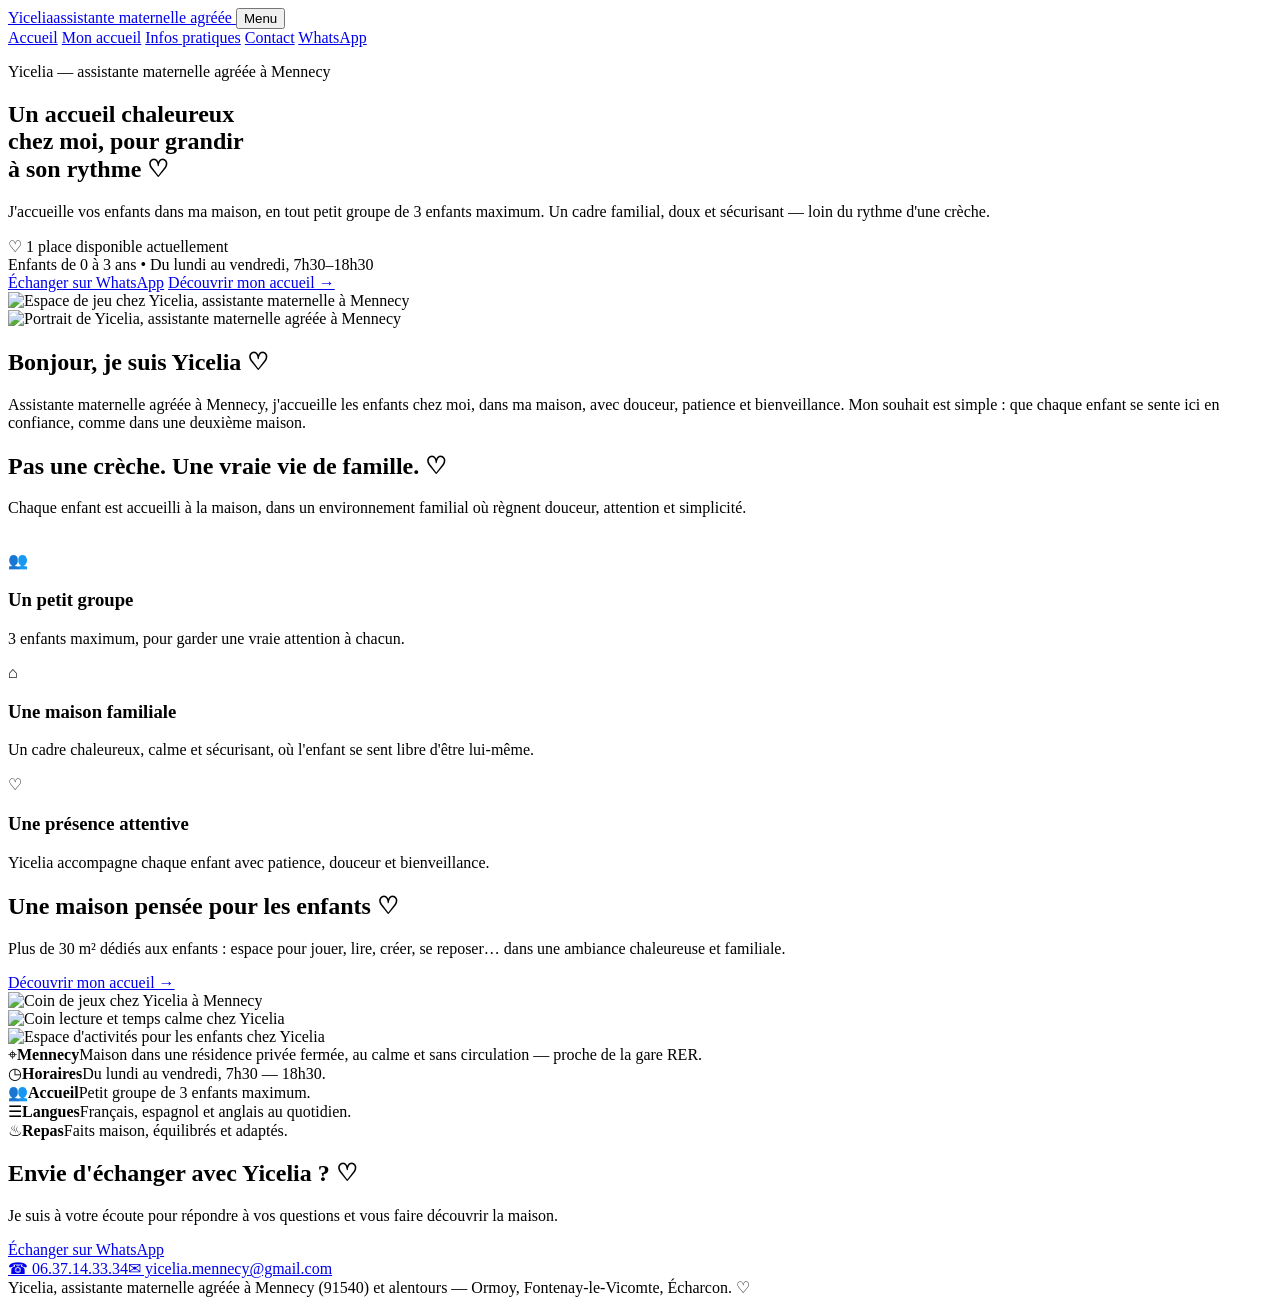
==== index.html @ b715aa1e "Add files via upload" ====
<!doctype html>
<html lang="fr">
<head>
  <meta charset="utf-8">
  <meta name="viewport" content="width=device-width, initial-scale=1">
  <title>Assistante maternelle agréée à Mennecy (91) — Yicelia</title>
  <meta name="description" content="Yicelia, assistante maternelle agréée à Mennecy, accueille vos enfants chez elle en petit groupe de 3 maximum. Cadre familial et chaleureux. 1 place disponible.">
  <link rel="preconnect" href="https://fonts.googleapis.com">
  <link rel="preconnect" href="https://fonts.gstatic.com" crossorigin>
  <link href="https://fonts.googleapis.com/css2?family=Nunito:wght@400;600;700;800;900&family=Playfair+Display:wght@500;600;700&display=swap" rel="stylesheet">
  <link rel="stylesheet" href="assets/css/style.css">
  <script type="application/ld+json">
  {"@context":"https://schema.org","@type":"ChildCare","name":"Yicelia - Assistante maternelle agréée","description":"Assistante maternelle agréée à Mennecy, accueil familial en petit groupe de 3 enfants maximum.","telephone":"+33637144334","email":"yicelia.mennecy@gmail.com","address":{"@type":"PostalAddress","addressLocality":"Mennecy","postalCode":"91540","addressCountry":"FR"},"areaServed":"Mennecy","openingHours":"Mo-Fr 07:30-18:30","priceRange":"€€"}
  </script>
</head>
<body>
  <header class="site-header">
    <div class="container header-inner">
      <a class="brand" href="index.html" aria-label="Accueil Yicelia">
        <span class="logo-mark" aria-hidden="true"></span>
        <span><span class="brand-name">Yicelia</span><span class="brand-sub">assistante maternelle agréée</span></span>
      </a>
      <button class="nav-toggle" aria-expanded="false" aria-label="Ouvrir le menu">Menu</button>
      <nav class="site-nav" aria-label="Navigation principale">
        <a class="active" href="index.html">Accueil</a>
        <a href="mon-accueil.html">Mon accueil</a>
        <a href="infos-pratiques.html">Infos pratiques</a>
        <a href="contact.html">Contact</a>
        <a class="btn btn-primary" href="https://wa.me/33637144334">WhatsApp</a>
      </nav>
    </div>
  </header>

  <main>
    <section class="hero">
      <div class="container hero-grid">
        <div class="hero-content">
          <p class="kicker">Yicelia — assistante maternelle agréée à Mennecy</p>
          <h1>Un accueil chaleureux<br>chez moi, pour grandir<br><span class="hero-title-heart">à son rythme <span class="heart">♡</span></span></h1>
          <p class="hero-text">J'accueille vos enfants dans ma maison, en tout petit groupe de 3 enfants maximum. Un cadre familial, doux et sécurisant — loin du rythme d'une crèche.</p>
          <span class="badge">♡ 1 place disponible actuellement</span>
          <div class="hero-meta">
            <span>Enfants de 0 à 3 ans</span>
            <span>•</span>
            <span>Du lundi au vendredi, 7h30–18h30</span>
          </div>
          <div class="hero-actions">
            <a class="btn btn-primary" href="https://wa.me/33637144334">Échanger sur WhatsApp</a>
            <a class="btn btn-outline" href="mon-accueil.html">Découvrir mon accueil →</a>
          </div>
        </div>
        <div class="hero-image">
          <img src="assets/images/hero-accueil.webp" alt="Espace de jeu chez Yicelia, assistante maternelle à Mennecy">
        </div>
      </div>
    </section>

    <section class="section">
      <div class="container about-card">
        <div class="portrait"><img src="assets/images/yicelia-portrait.webp" alt="Portrait de Yicelia, assistante maternelle agréée à Mennecy"></div>
        <div>
          <h2>Bonjour, je suis Yicelia <span class="heart">♡</span></h2>
          <p>Assistante maternelle agréée à Mennecy, j'accueille les enfants chez moi, dans ma maison, avec douceur, patience et bienveillance. Mon souhait est simple : que chaque enfant se sente ici en confiance, comme dans une deuxième maison.</p>
        </div>
      </div>
    </section>

    <section class="section section-soft">
      <div class="container center">
        <h2>Pas une crèche. Une vraie vie de famille. <span class="heart">♡</span></h2>
        <p class="section-intro">Chaque enfant est accueilli à la maison, dans un environnement familial où règnent douceur, attention et simplicité.</p>
        <div class="cards-3" style="margin-top:34px">
          <article class="card"><div class="icon">👥</div><h3>Un petit groupe</h3><p>3 enfants maximum, pour garder une vraie attention à chacun.</p></article>
          <article class="card"><div class="icon">⌂</div><h3>Une maison familiale</h3><p>Un cadre chaleureux, calme et sécurisant, où l'enfant se sent libre d'être lui-même.</p></article>
          <article class="card"><div class="icon">♡</div><h3>Une présence attentive</h3><p>Yicelia accompagne chaque enfant avec patience, douceur et bienveillance.</p></article>
        </div>
      </div>
    </section>

    <section class="section">
      <div class="container house-grid">
        <div class="text-box">
          <h2>Une maison pensée pour les enfants <span class="heart">♡</span></h2>
          <p>Plus de 30 m² dédiés aux enfants : espace pour jouer, lire, créer, se reposer… dans une ambiance chaleureuse et familiale.</p>
          <a class="btn btn-outline" href="mon-accueil.html">Découvrir mon accueil →</a>
        </div>
        <div class="gallery-3">
          <div class="photo"><img src="assets/images/espace-jeux-1.webp" alt="Coin de jeux chez Yicelia à Mennecy"></div>
          <div class="photo"><img src="assets/images/espace-jeux-2.webp" alt="Coin lecture et temps calme chez Yicelia"></div>
          <div class="photo"><img src="assets/images/espace-jeux-3.webp" alt="Espace d'activités pour les enfants chez Yicelia"></div>
        </div>
      </div>
    </section>

    <section class="section" style="padding-top:0">
      <div class="container quick-strip">
        <div class="quick-item"><span class="quick-icon">⌖</span><span><strong>Mennecy</strong><span>Maison dans une résidence privée fermée, au calme et sans circulation — proche de la gare RER.</span></span></div>
        <div class="quick-item"><span class="quick-icon">◷</span><span><strong>Horaires</strong><span>Du lundi au vendredi, 7h30 — 18h30.</span></span></div>
        <div class="quick-item"><span class="quick-icon">👥</span><span><strong>Accueil</strong><span>Petit groupe de 3 enfants maximum.</span></span></div>
        <div class="quick-item"><span class="quick-icon">☰</span><span><strong>Langues</strong><span>Français, espagnol et anglais au quotidien.</span></span></div>
        <div class="quick-item"><span class="quick-icon">♨</span><span><strong>Repas</strong><span>Faits maison, équilibrés et adaptés.</span></span></div>
      </div>
    </section>

    <section id="contact" class="section" style="padding-top:0">
      <div class="container cta-panel">
        <div><h2>Envie d'échanger avec Yicelia ? <span class="heart">♡</span></h2><p>Je suis à votre écoute pour répondre à vos questions et vous faire découvrir la maison.</p></div>
        <div><a class="btn btn-primary" href="https://wa.me/33637144334">Échanger sur WhatsApp</a></div>
        <div class="contact-list"><a href="tel:+33637144334">☎ 06.37.14.33.34</a><a href="mailto:yicelia.mennecy@gmail.com">✉ yicelia.mennecy@gmail.com</a></div>
      </div>
    </section>
  </main>

  <footer class="site-footer"><div class="container">Yicelia, assistante maternelle agréée à Mennecy (91540) et alentours — Ormoy, Fontenay-le-Vicomte, Écharcon. <span class="heart">♡</span></div></footer>
  <script src="assets/js/main.js"></script>
</body>
</html>
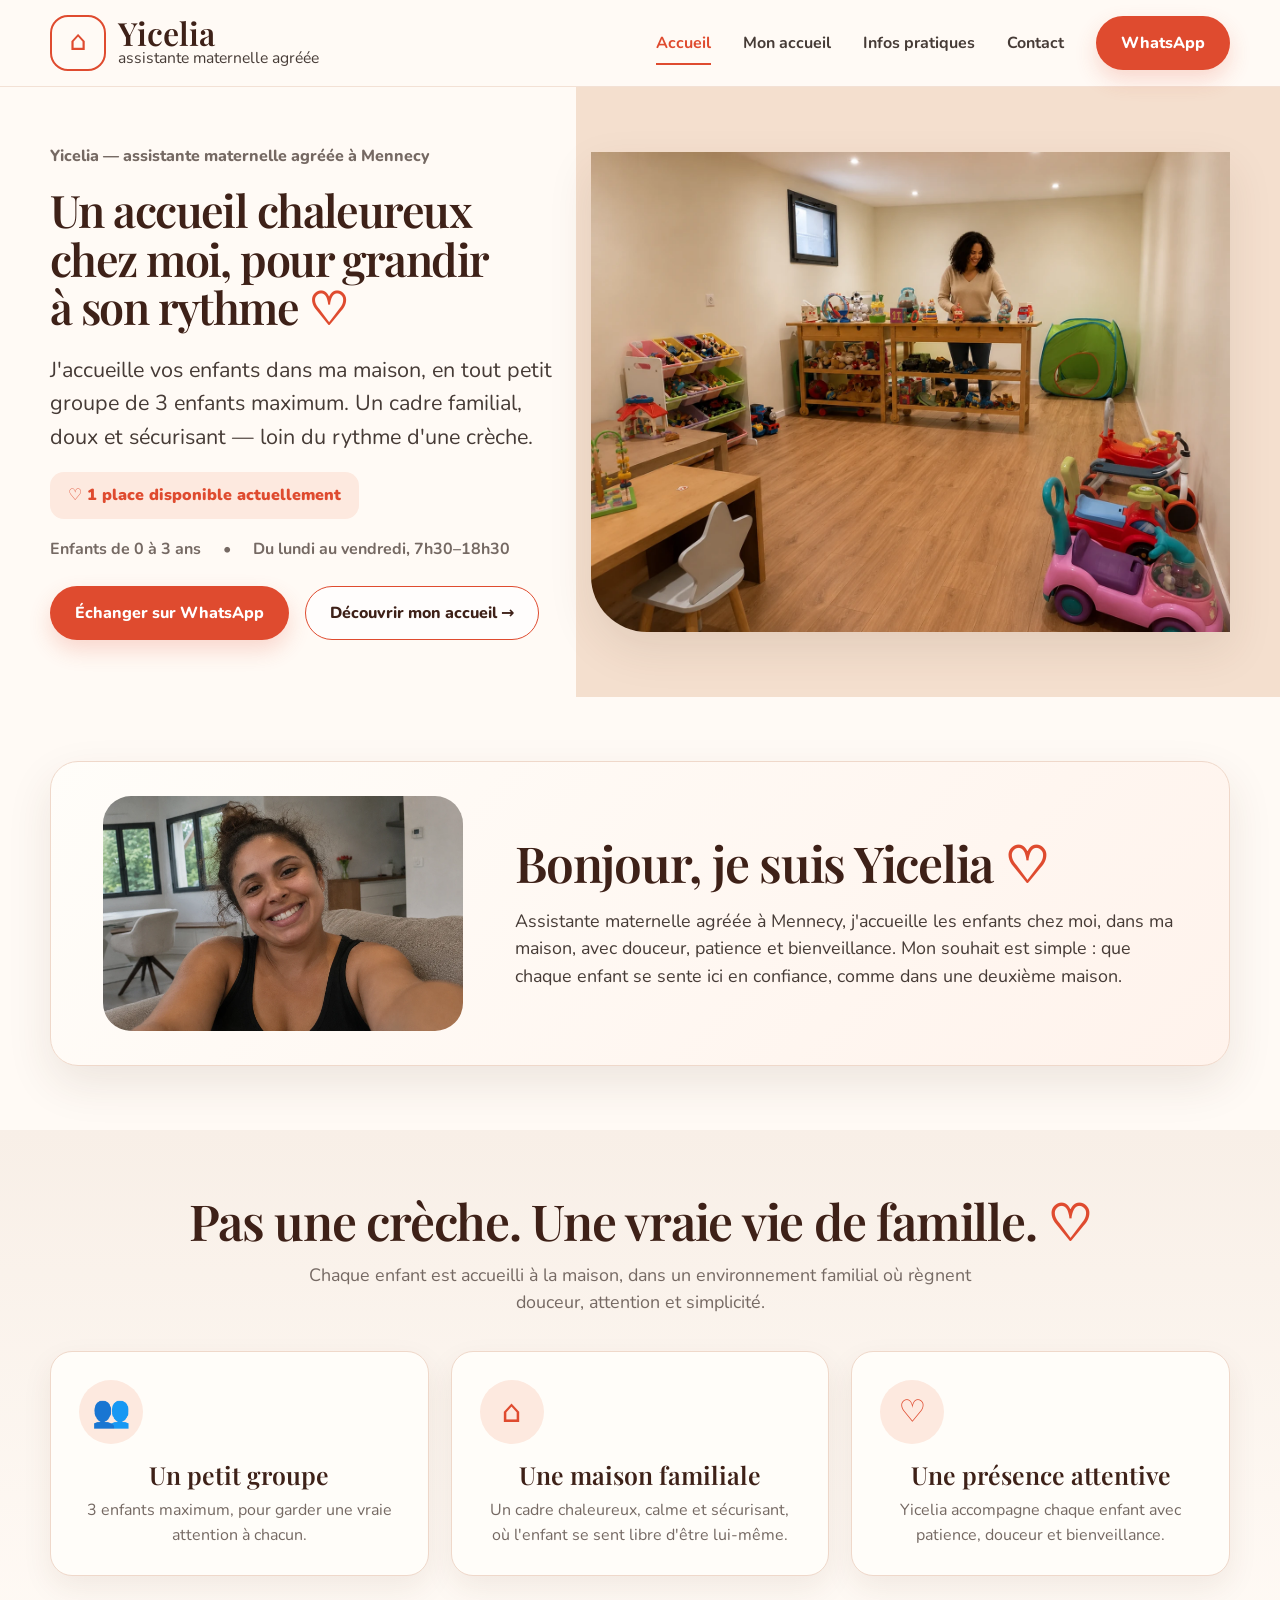
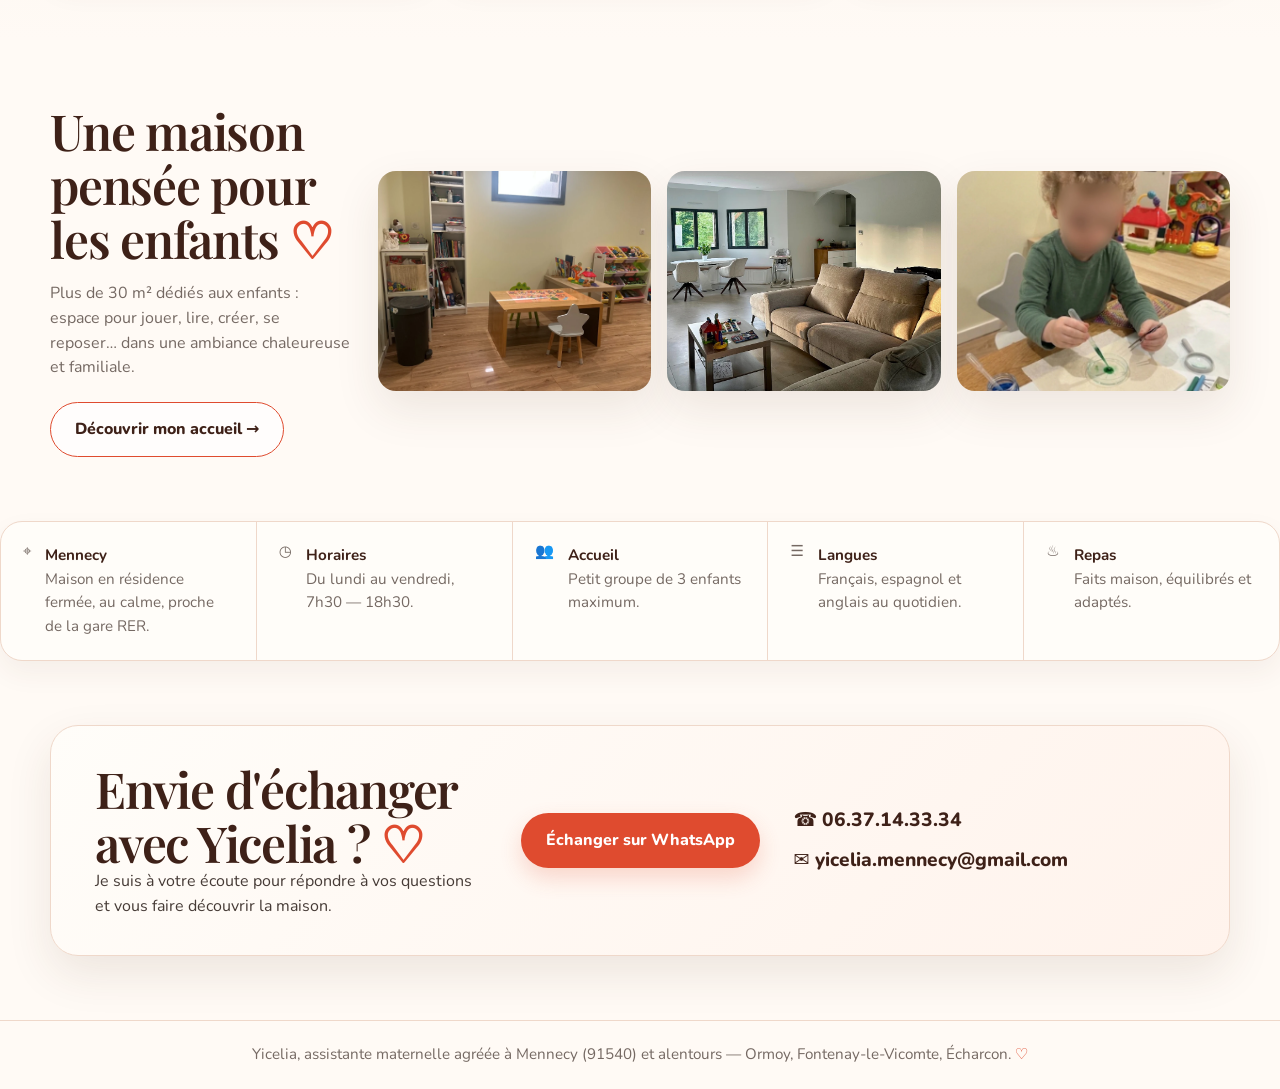
==== commit 6c03bc3c: "Add files via upload" ====
--- a/index.html
+++ b/index.html
@@ -8,10 +8,54 @@
   <link rel="preconnect" href="https://fonts.googleapis.com">
   <link rel="preconnect" href="https://fonts.gstatic.com" crossorigin>
   <link href="https://fonts.googleapis.com/css2?family=Nunito:wght@400;600;700;800;900&family=Playfair+Display:wght@500;600;700&display=swap" rel="stylesheet">
+    <link rel="canonical" href="https://yicelia-assistante-maternelle.fr/">
+  <link rel="icon" href="assets/images/favicon.svg" type="image/svg+xml">
+  <meta property="og:type" content="website">
+  <meta property="og:title" content="Assistante maternelle agréée à Mennecy (91) — Yicelia">
+  <meta property="og:description" content="Yicelia, assistante maternelle agréée à Mennecy, accueille vos enfants chez elle en petit groupe de 3 maximum. Cadre familial et chaleureux. 1 place disponible.">
+  <meta property="og:image" content="https://yicelia-assistante-maternelle.fr/assets/images/hero-accueil.webp">
+  <meta property="og:url" content="https://yicelia-assistante-maternelle.fr/">
+  <meta name="twitter:card" content="summary_large_image">
   <link rel="stylesheet" href="assets/css/style.css">
   <script type="application/ld+json">
-  {"@context":"https://schema.org","@type":"ChildCare","name":"Yicelia - Assistante maternelle agréée","description":"Assistante maternelle agréée à Mennecy, accueil familial en petit groupe de 3 enfants maximum.","telephone":"+33637144334","email":"yicelia.mennecy@gmail.com","address":{"@type":"PostalAddress","addressLocality":"Mennecy","postalCode":"91540","addressCountry":"FR"},"areaServed":"Mennecy","openingHours":"Mo-Fr 07:30-18:30","priceRange":"€€"}
-  </script>
+{
+  "@context": "https://schema.org",
+  "@type": "ChildCare",
+  "name": "Yicelia - Assistante maternelle agréée",
+  "url": "https://yicelia-assistante-maternelle.fr/",
+  "description": "Assistante maternelle agréée à Mennecy, accueil familial en petit groupe de 3 enfants maximum.",
+  "telephone": "+33637144334",
+  "email": "yicelia.mennecy@gmail.com",
+  "address": {
+    "@type": "PostalAddress",
+    "addressLocality": "Mennecy",
+    "postalCode": "91540",
+    "addressCountry": "FR"
+  },
+  "areaServed": [
+    "Mennecy",
+    "Ormoy",
+    "Fontenay-le-Vicomte",
+    "Écharcon"
+  ],
+  "openingHours": "Mo-Fr 07:30-18:30",
+  "openingHoursSpecification": [
+    {
+      "@type": "OpeningHoursSpecification",
+      "dayOfWeek": [
+        "Monday",
+        "Tuesday",
+        "Wednesday",
+        "Thursday",
+        "Friday"
+      ],
+      "opens": "07:30",
+      "closes": "18:30"
+    }
+  ],
+  "priceRange": "€€"
+}
+</script>
 </head>
 <body>
   <header class="site-header">
@@ -26,7 +70,7 @@
         <a href="mon-accueil.html">Mon accueil</a>
         <a href="infos-pratiques.html">Infos pratiques</a>
         <a href="contact.html">Contact</a>
-        <a class="btn btn-primary" href="https://wa.me/33637144334">WhatsApp</a>
+        <a class="btn btn-primary" href="https://wa.me/33637144334" aria-label="Échanger avec Yicelia sur WhatsApp">WhatsApp</a>
       </nav>
     </div>
   </header>
@@ -45,19 +89,19 @@
             <span>Du lundi au vendredi, 7h30–18h30</span>
           </div>
           <div class="hero-actions">
-            <a class="btn btn-primary" href="https://wa.me/33637144334">Échanger sur WhatsApp</a>
+            <a class="btn btn-primary" href="https://wa.me/33637144334" aria-label="Échanger avec Yicelia sur WhatsApp">Échanger sur WhatsApp</a>
             <a class="btn btn-outline" href="mon-accueil.html">Découvrir mon accueil →</a>
           </div>
         </div>
         <div class="hero-image">
-          <img src="assets/images/hero-accueil.webp" alt="Espace de jeu chez Yicelia, assistante maternelle à Mennecy">
+          <img src="assets/images/hero-accueil.webp" alt="Espace de jeu chez Yicelia, assistante maternelle à Mennecy" width="1448" height="1086">
         </div>
       </div>
     </section>
 
     <section class="section">
       <div class="container about-card">
-        <div class="portrait"><img src="assets/images/yicelia-portrait.webp" alt="Portrait de Yicelia, assistante maternelle agréée à Mennecy"></div>
+        <div class="portrait"><img src="assets/images/yicelia-portrait.webp" alt="Portrait de Yicelia, assistante maternelle agréée à Mennecy" width="1400" height="933"></div>
         <div>
           <h2>Bonjour, je suis Yicelia <span class="heart">♡</span></h2>
           <p>Assistante maternelle agréée à Mennecy, j'accueille les enfants chez moi, dans ma maison, avec douceur, patience et bienveillance. Mon souhait est simple : que chaque enfant se sente ici en confiance, comme dans une deuxième maison.</p>
@@ -85,16 +129,16 @@
           <a class="btn btn-outline" href="mon-accueil.html">Découvrir mon accueil →</a>
         </div>
         <div class="gallery-3">
-          <div class="photo"><img src="assets/images/espace-jeux-1.webp" alt="Coin de jeux chez Yicelia à Mennecy"></div>
-          <div class="photo"><img src="assets/images/espace-jeux-2.webp" alt="Coin lecture et temps calme chez Yicelia"></div>
-          <div class="photo"><img src="assets/images/espace-jeux-3.webp" alt="Espace d'activités pour les enfants chez Yicelia"></div>
+          <div class="photo"><img src="assets/images/espace-jeux-1.webp" alt="Coin de jeux chez Yicelia à Mennecy" width="1300" height="1733"></div>
+          <div class="photo"><img src="assets/images/espace-jeux-2.webp" alt="Coin lecture et temps calme chez Yicelia" width="1300" height="731"></div>
+          <div class="photo"><img src="assets/images/espace-jeux-3.webp" alt="Espace d'activités pour les enfants chez Yicelia" width="1160" height="980"></div>
         </div>
       </div>
     </section>
 
     <section class="section" style="padding-top:0">
       <div class="container quick-strip">
-        <div class="quick-item"><span class="quick-icon">⌖</span><span><strong>Mennecy</strong><span>Maison dans une résidence privée fermée, au calme et sans circulation — proche de la gare RER.</span></span></div>
+        <div class="quick-item"><span class="quick-icon">⌖</span><span><strong>Mennecy</strong><span>Maison en résidence fermée, au calme, proche de la gare RER.</span></span></div>
         <div class="quick-item"><span class="quick-icon">◷</span><span><strong>Horaires</strong><span>Du lundi au vendredi, 7h30 — 18h30.</span></span></div>
         <div class="quick-item"><span class="quick-icon">👥</span><span><strong>Accueil</strong><span>Petit groupe de 3 enfants maximum.</span></span></div>
         <div class="quick-item"><span class="quick-icon">☰</span><span><strong>Langues</strong><span>Français, espagnol et anglais au quotidien.</span></span></div>
@@ -105,7 +149,7 @@
     <section id="contact" class="section" style="padding-top:0">
       <div class="container cta-panel">
         <div><h2>Envie d'échanger avec Yicelia ? <span class="heart">♡</span></h2><p>Je suis à votre écoute pour répondre à vos questions et vous faire découvrir la maison.</p></div>
-        <div><a class="btn btn-primary" href="https://wa.me/33637144334">Échanger sur WhatsApp</a></div>
+        <div><a class="btn btn-primary" href="https://wa.me/33637144334" aria-label="Échanger avec Yicelia sur WhatsApp">Échanger sur WhatsApp</a></div>
         <div class="contact-list"><a href="tel:+33637144334">☎ 06.37.14.33.34</a><a href="mailto:yicelia.mennecy@gmail.com">✉ yicelia.mennecy@gmail.com</a></div>
       </div>
     </section>
@@ -113,5 +157,7 @@
 
   <footer class="site-footer"><div class="container">Yicelia, assistante maternelle agréée à Mennecy (91540) et alentours — Ormoy, Fontenay-le-Vicomte, Écharcon. <span class="heart">♡</span></div></footer>
   <script src="assets/js/main.js"></script>
+
+<a class="floating-whatsapp" href="https://wa.me/33637144334" aria-label="Échanger avec Yicelia sur WhatsApp">WhatsApp</a>
 </body>
 </html>
--- a/assets/css/style.css
+++ b/assets/css/style.css
@@ -0,0 +1,434 @@
+:root {
+  --cream: #fffaf5;
+  --cream-2: #f8efe7;
+  --card: #fffdf9;
+  --terracotta: #df4b2f;
+  --terracotta-dark: #b83a25;
+  --peach: #fde9df;
+  --brown: #3e2118;
+  --text: #463b36;
+  --muted: #756963;
+  --line: #efd8ca;
+  --shadow: 0 18px 45px rgba(83, 45, 28, .10);
+  --radius: 28px;
+  --max: 1180px;
+}
+
+* { box-sizing: border-box; }
+html { scroll-behavior: smooth; }
+body {
+  margin: 0;
+  font-family: 'Nunito', system-ui, -apple-system, BlinkMacSystemFont, 'Segoe UI', sans-serif;
+  background: var(--cream);
+  color: var(--text);
+  line-height: 1.55;
+}
+img { max-width: 100%; display: block; }
+a { color: inherit; text-decoration: none; }
+.container { width: min(var(--max), calc(100% - 32px)); margin: 0 auto; }
+
+h1, h2, h3, .brand-name {
+  font-family: 'Playfair Display', Georgia, serif;
+  color: var(--brown);
+  line-height: 1.08;
+  font-weight: 600;
+  margin: 0;
+}
+h1 { font-size: clamp(2.7rem, 5.2vw, 4.55rem); letter-spacing: -.035em; text-wrap: balance; overflow-wrap: normal; }
+h2 { font-size: clamp(2rem, 4vw, 3.1rem); letter-spacing: -.025em; }
+h3 { font-size: clamp(1.25rem, 2vw, 1.55rem); }
+p { margin: 0; }
+.heart { color: var(--terracotta); font-family: inherit; }
+
+.site-header {
+  position: sticky;
+  top: 0;
+  z-index: 50;
+  background: rgba(255, 250, 245, .94);
+  backdrop-filter: blur(14px);
+  border-bottom: 1px solid rgba(239, 216, 202, .75);
+}
+.header-inner {
+  min-height: 86px;
+  display: flex;
+  align-items: center;
+  justify-content: space-between;
+  gap: 24px;
+}
+.brand { display: flex; align-items: center; gap: 12px; min-width: 220px; }
+.logo-mark {
+  width: 56px; height: 56px;
+  display: grid; place-items: center;
+  border: 2px solid var(--terracotta);
+  border-radius: 18px;
+  color: var(--terracotta);
+  font-size: 27px;
+  position: relative;
+}
+.logo-mark::before { content: '⌂'; transform: translateY(-1px); }
+.brand-name { font-size: 2rem; display: block; }
+.brand-sub { display: block; font-size: .98rem; margin-top: -4px; color: var(--text); white-space: nowrap; }
+.site-nav { display: flex; align-items: center; gap: 32px; font-weight: 700; }
+.site-nav a:not(.btn) { position: relative; padding: 10px 0; }
+.site-nav a.active, .site-nav a:hover { color: var(--terracotta); }
+.site-nav a.active::after {
+  content: '';
+  position: absolute;
+  height: 2px;
+  background: var(--terracotta);
+  left: 0; right: 0; bottom: 0;
+}
+.nav-toggle {
+  display: none;
+  border: 1px solid var(--line);
+  background: var(--card);
+  border-radius: 14px;
+  padding: 10px 12px;
+  color: var(--brown);
+  font-weight: 800;
+}
+
+.btn {
+  display: inline-flex;
+  align-items: center;
+  justify-content: center;
+  gap: 10px;
+  border-radius: 999px;
+  padding: 14px 24px;
+  font-weight: 800;
+  border: 1.5px solid transparent;
+  min-height: 50px;
+  transition: .2s ease;
+}
+.btn-primary { background: var(--terracotta); color: white; box-shadow: 0 10px 22px rgba(223, 75, 47, .20); }
+.btn-primary:hover { background: var(--terracotta-dark); transform: translateY(-1px); }
+.btn-outline { background: rgba(255,255,255,.7); border-color: var(--terracotta); color: var(--brown); }
+.btn-outline:hover { background: var(--peach); }
+.badge {
+  display: inline-flex;
+  align-items: center;
+  gap: 9px;
+  padding: 11px 18px;
+  border-radius: 14px;
+  background: var(--peach);
+  color: var(--terracotta);
+  font-weight: 900;
+}
+.kicker { font-weight: 800; color: var(--muted); margin-bottom: 18px; }
+.hero {
+  overflow: hidden;
+  background: linear-gradient(90deg, var(--cream) 0%, var(--cream) 45%, #f4dfce 45%, #f4dfce 100%);
+}
+.hero-grid {
+  display: grid;
+  grid-template-columns: 1fr 1.08fr;
+  gap: 32px;
+  align-items: center;
+  min-height: 610px;
+  padding: 44px 0;
+  min-width: 0;
+}
+.hero-content { max-width: 560px; min-width: 0; }
+.hero-text { margin: 22px 0 18px; font-size: clamp(1.05rem, 2vw, 1.35rem); max-width: 610px; }
+.hero-meta { display: flex; flex-wrap: wrap; gap: 14px 22px; margin: 18px 0 24px; font-weight: 700; color: var(--muted); }
+.hero-actions { display: flex; flex-wrap: wrap; gap: 16px; }
+.hero-image, .page-image {
+  min-height: 475px;
+  border-radius: 0 0 0 56px;
+  overflow: hidden;
+  box-shadow: var(--shadow);
+}
+.hero-image img, .page-image img, .photo img, .portrait img { width: 100%; height: 100%; object-fit: cover; }
+
+.section { padding: 64px 0; }
+.section-soft { background: linear-gradient(180deg, var(--cream-2), var(--cream)); }
+.center { text-align: center; }
+.section-intro { max-width: 710px; margin: 14px auto 0; font-size: 1.12rem; color: var(--muted); }
+
+.about-card, .cta-panel, .soft-panel {
+  background: linear-gradient(135deg, #fffdf9, #fff3ec);
+  border: 1px solid var(--line);
+  border-radius: var(--radius);
+  box-shadow: var(--shadow);
+}
+.about-card {
+  display: grid;
+  grid-template-columns: 360px 1fr;
+  gap: 52px;
+  align-items: center;
+  padding: 34px 52px;
+}
+.portrait { height: 235px; border-radius: 28px; overflow: hidden; background: var(--cream-2); }
+.about-card p { margin-top: 18px; font-size: 1.12rem; }
+
+.cards-3, .cards-4, .cards-5 {
+  display: grid;
+  gap: 22px;
+}
+.cards-3 { grid-template-columns: repeat(3, 1fr); }
+.cards-4 { grid-template-columns: repeat(4, 1fr); }
+.cards-5 { grid-template-columns: repeat(5, 1fr); }
+.card {
+  background: var(--card);
+  border: 1px solid var(--line);
+  border-radius: 22px;
+  padding: 28px;
+  box-shadow: 0 12px 30px rgba(83, 45, 28, .08);
+}
+.icon {
+  width: 64px; height: 64px;
+  display: grid; place-items: center;
+  border-radius: 50%;
+  background: var(--peach);
+  color: var(--terracotta);
+  font-size: 31px;
+  margin-bottom: 18px;
+}
+.card p { margin-top: 9px; color: var(--muted); }
+
+.house-grid {
+  display: grid;
+  grid-template-columns: 300px 1fr;
+  align-items: center;
+  gap: 28px;
+}
+.gallery-3 { display: grid; grid-template-columns: repeat(3, 1fr); gap: 16px; }
+.photo { border-radius: 18px; overflow: hidden; height: 220px; background: var(--cream-2); box-shadow: var(--shadow); }
+.text-box p { margin: 16px 0 22px; color: var(--muted); }
+.quick-strip {
+  display: grid;
+  grid-template-columns: repeat(5, 1fr);
+  gap: 0;
+  background: var(--card);
+  border: 1px solid var(--line);
+  border-radius: 22px;
+  overflow: hidden;
+  box-shadow: 0 12px 28px rgba(83, 45, 28, .06);
+}
+.quick-item { padding: 22px; border-right: 1px solid var(--line); display: flex; gap: 14px; align-items: flex-start; }
+.quick-item:last-child { border-right: 0; }
+.quick-icon { color: var(--terracotta); font-size: 30px; line-height: 1; }
+.quick-item strong { display: block; color: var(--brown); }
+.quick-item span { color: var(--muted); font-size: .95rem; }
+
+.cta-panel {
+  padding: 36px 44px;
+  display: grid;
+  grid-template-columns: 1fr auto 1fr;
+  gap: 34px;
+  align-items: center;
+}
+.contact-list { display: grid; gap: 10px; font-size: 1.2rem; font-weight: 800; }
+.contact-list a { color: var(--brown); }
+.decor-img { min-height: 150px; border-radius: 22px; background: linear-gradient(135deg, #fff6ef, #f3dfd0); display:flex; align-items:center; justify-content:center; color: var(--terracotta); font-size: 4rem; }
+
+.page-hero .hero-grid { min-height: 500px; }
+.page-hero h1 { max-width: 620px; }
+.soft-panel { padding: 34px; }
+.adaptation { display: grid; grid-template-columns: 320px 1fr; gap: 34px; align-items: center; }
+.timeline { position: relative; margin-top: 30px; }
+.timeline::before { content: ''; position: absolute; top: 40px; left: 5%; right: 5%; height: 2px; background: var(--terracotta); opacity: .6; }
+.timeline .card { position: relative; text-align: center; padding-top: 34px; }
+.timeline .card::before { content: ''; position: absolute; top: -18px; left: 50%; width: 14px; height: 14px; border-radius: 50%; background: var(--card); border: 4px solid var(--terracotta); transform: translateX(-50%); }
+.timeline .icon { margin: 0 auto 16px; }
+.info-grid { margin-top: 34px; }
+.info-grid .card { min-height: 230px; }
+.essential { margin-top: 34px; }
+.contact-cards { margin-top: 34px; }
+.contact-cards .card { text-align: center; }
+.contact-cards .icon { margin: 0 auto 18px; }
+.contact-cards a, .accent { color: var(--terracotta); font-weight: 900; }
+.closing-band { padding: 34px 48px; display: grid; grid-template-columns: 1.2fr 1fr; gap: 30px; align-items: center; }
+.site-footer { border-top: 1px solid var(--line); padding: 22px 0; color: var(--muted); font-size: .95rem; text-align: center; }
+
+@media (max-width: 1180px) {
+  h1 { font-size: clamp(2.55rem, 5vw, 4rem); }
+  .hero-grid { grid-template-columns: .95fr 1.05fr; gap: 28px; }
+  .hero-content { max-width: 520px; }
+}
+
+@media (max-width: 980px) {
+  .nav-toggle { display: inline-flex; }
+  .site-nav {
+    position: absolute;
+    top: 86px; left: 16px; right: 16px;
+    background: var(--card);
+    border: 1px solid var(--line);
+    border-radius: 24px;
+    padding: 18px;
+    flex-direction: column;
+    align-items: stretch;
+    gap: 8px;
+    box-shadow: var(--shadow);
+    display: none;
+  }
+  .site-nav.is-open { display: flex; }
+  .site-nav .btn { width: 100%; }
+  .hero { background: var(--cream); }
+  .hero-grid, .about-card, .house-grid, .adaptation, .cta-panel, .closing-band { grid-template-columns: 1fr; }
+  .hero-grid { padding-top: 28px; min-height: auto; }
+  .hero-image, .page-image { min-height: 330px; border-radius: 28px; }
+  .cards-3, .cards-4, .cards-5, .quick-strip { grid-template-columns: 1fr; }
+  .quick-item { border-right: 0; border-bottom: 1px solid var(--line); }
+  .quick-item:last-child { border-bottom: 0; }
+  .gallery-3 { grid-template-columns: 1fr; }
+  .photo { height: 260px; }
+  .timeline::before { display: none; }
+  .timeline .card::before { display: none; }
+}
+
+@media (max-width: 600px) {
+  .container { width: min(100% - 22px, var(--max)); }
+  .header-inner { min-height: 74px; }
+  .brand { min-width: 0; gap: 9px; }
+  .logo-mark { width: 44px; height: 44px; border-radius: 14px; font-size: 22px; }
+  .brand-name { font-size: 1.55rem; }
+  .brand-sub { font-size: .78rem; }
+  .site-nav { top: 74px; }
+  h1 { font-size: clamp(2.35rem, 11vw, 3.45rem); letter-spacing: -.035em; }
+  h2 { font-size: 2.15rem; }
+  .section { padding: 46px 0; }
+  .hero-actions, .hero-meta { flex-direction: column; align-items: stretch; }
+  .btn { width: 100%; }
+  .about-card, .soft-panel, .cta-panel { padding: 24px; }
+  .portrait { height: 260px; }
+  .card { padding: 23px; }
+}
+
+
+/* Correctif v4 : titres hero plus stables sur desktop/tablette */
+.hero-content h1 {
+  font-size: clamp(2.75rem, 4.05vw, 3.85rem);
+  line-height: 1.08;
+  max-width: 100%;
+}
+.page-hero .hero-content h1 {
+  font-size: clamp(2.75rem, 3.85vw, 3.65rem);
+}
+.hero-grid {
+  grid-template-columns: minmax(0, .92fr) minmax(0, 1.08fr);
+}
+.hero-content, .hero-image, .page-image { min-width: 0; }
+.hero-title-heart { white-space: nowrap; }
+@media (max-width: 1180px) {
+  .hero-content h1, .page-hero .hero-content h1 { font-size: clamp(2.55rem, 4.2vw, 3.25rem); }
+  .hero-grid { grid-template-columns: minmax(0, .9fr) minmax(0, 1.1fr); }
+}
+@media (max-width: 980px) {
+  .hero-grid { grid-template-columns: 1fr; }
+  .hero-content h1, .page-hero .hero-content h1 { font-size: clamp(2.55rem, 8vw, 4rem); }
+}
+@media (max-width: 600px) {
+  .hero-content h1, .page-hero .hero-content h1 { font-size: clamp(2.25rem, 10.5vw, 3.25rem); }
+}
+
+
+/* Correctif v5 anti-débordement : titres hero contrôlés */
+.hero-content,
+.hero-image,
+.page-image { min-width: 0 !important; }
+
+.hero-grid {
+  grid-template-columns: minmax(0, 0.88fr) minmax(0, 1.12fr) !important;
+  gap: clamp(22px, 3vw, 44px) !important;
+}
+
+.hero-content h1,
+.page-hero .hero-content h1 {
+  font-size: clamp(2.8rem, 3.25vw, 3.65rem) !important;
+  line-height: 1.08 !important;
+  letter-spacing: -0.035em;
+  max-width: 100% !important;
+  overflow-wrap: normal;
+  word-break: normal;
+}
+
+.hero-title-heart { white-space: normal !important; }
+
+@media (max-width: 1180px) {
+  .hero-grid { grid-template-columns: minmax(0, 0.84fr) minmax(0, 1.16fr) !important; }
+  .hero-content h1,
+  .page-hero .hero-content h1 { font-size: clamp(2.55rem, 3.4vw, 3.15rem) !important; }
+}
+
+@media (max-width: 980px) {
+  .hero-grid { grid-template-columns: 1fr !important; }
+  .hero-content h1,
+  .page-hero .hero-content h1 { font-size: clamp(2.65rem, 8vw, 4rem) !important; }
+}
+
+@media (max-width: 600px) {
+  .hero-content h1,
+  .page-hero .hero-content h1 { font-size: clamp(2.25rem, 10.5vw, 3.1rem) !important; }
+}
+
+
+/* === Final fixes: quick strip, floating WhatsApp, image stability === */
+.quick-strip {
+  display: flex;
+  align-items: stretch;
+  gap: 0;
+  width: 100%;
+  overflow: hidden;
+}
+
+.quick-strip .quick-item,
+.quick-strip > * {
+  flex: 1 1 0;
+  min-width: 0;
+}
+
+.quick-strip .quick-item p,
+.quick-strip p {
+  overflow-wrap: anywhere;
+  word-break: normal;
+}
+
+.floating-whatsapp {
+  position: fixed;
+  right: 18px;
+  bottom: 18px;
+  z-index: 80;
+  display: none;
+  align-items: center;
+  justify-content: center;
+  min-height: 52px;
+  padding: 0 20px;
+  border-radius: 999px;
+  background: var(--terracotta);
+  color: #fff;
+  font-weight: 900;
+  text-decoration: none;
+  box-shadow: 0 18px 40px rgba(231, 72, 47, .26);
+}
+
+.floating-whatsapp:hover {
+  transform: translateY(-1px);
+  color: #fff;
+}
+
+img {
+  max-width: 100%;
+}
+
+@media (max-width: 760px) {
+  .quick-strip {
+    display: grid;
+    grid-template-columns: 1fr;
+    gap: 12px;
+    overflow: visible;
+  }
+
+  .quick-strip .quick-item,
+  .quick-strip > * {
+    width: 100%;
+  }
+
+  .floating-whatsapp {
+    display: inline-flex;
+  }
+
+  body {
+    padding-bottom: 72px;
+  }
+}
